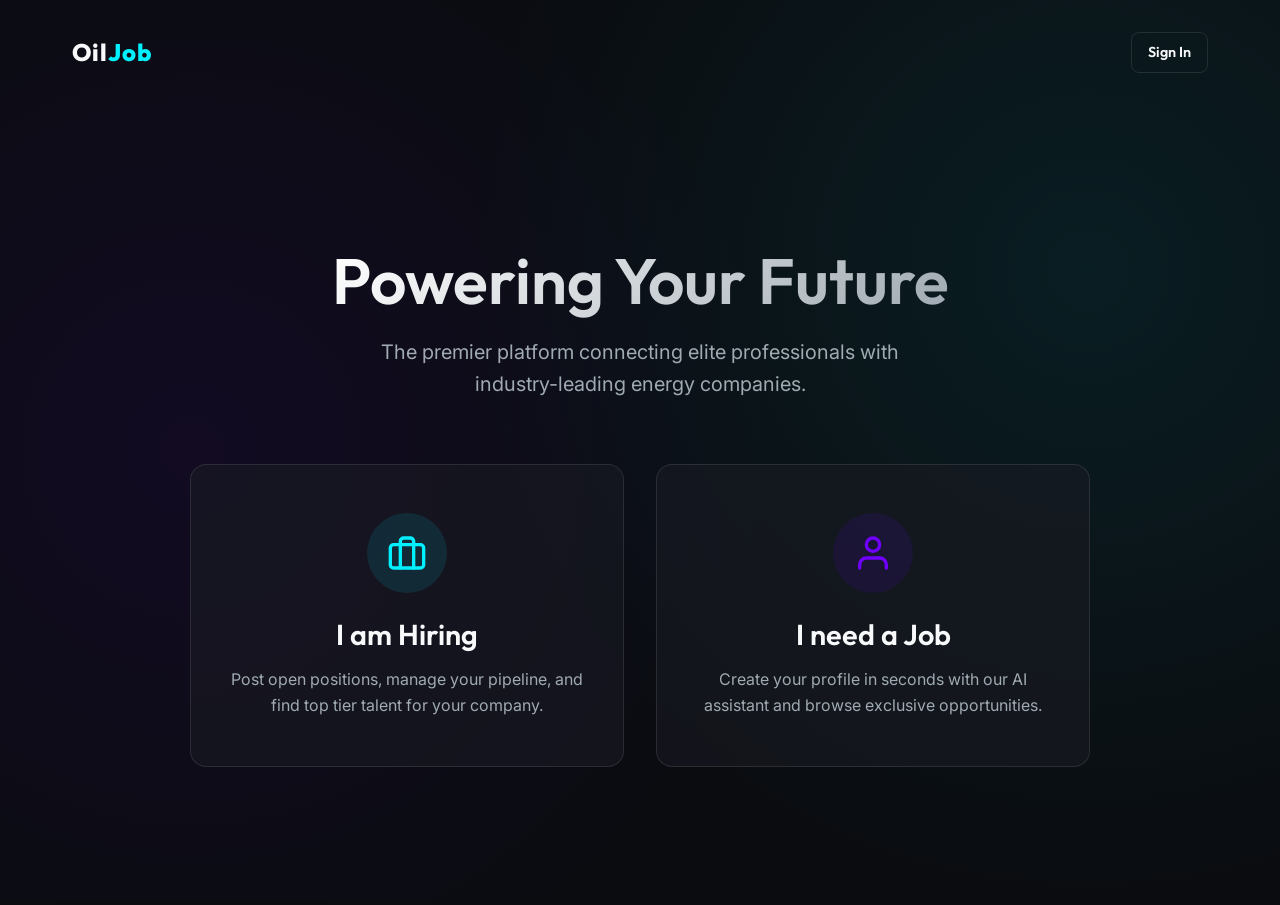
==== index.html @ 68c04e93 "Initial commit for OilJob App" ====
<!DOCTYPE html>
<html lang="en">
<head>
  <meta charset="UTF-8">
  <meta name="viewport" content="width=device-width, initial-scale=1.0">
  <title>OilJob | Energy Industry Careers</title>
  <meta name="description" content="Connecting top talent with the best opportunities in the energy and oil sector.">
  <link rel="stylesheet" href="css/style.css">
  <style>
    /* Specific Landing Page Styles */
    .hero {
      min-height: calc(100vh - 100px);
      display: flex;
      flex-direction: column;
      justify-content: center;
      align-items: center;
      text-align: center;
      padding: 2rem 0;
    }
    
    .hero h1 {
      font-size: 4rem;
      margin-bottom: 1rem;
      background: linear-gradient(135deg, #fff 0%, var(--text-muted) 100%);
      -webkit-background-clip: text;
      -webkit-text-fill-color: transparent;
    }
    
    .hero p {
      font-size: 1.25rem;
      color: var(--text-muted);
      max-width: 600px;
      margin-bottom: 4rem;
    }
    
    .split-path {
      display: grid;
      grid-template-columns: 1fr 1fr;
      gap: 2rem;
      width: 100%;
      max-width: 900px;
    }
    
    .path-card {
      display: flex;
      flex-direction: column;
      align-items: center;
      text-align: center;
      padding: 3rem 2rem;
      text-decoration: none;
      color: var(--text-main);
    }
    
    .path-icon {
      font-size: 3rem;
      margin-bottom: 1.5rem;
      display: inline-flex;
      align-items: center;
      justify-content: center;
      width: 80px;
      height: 80px;
      border-radius: 50%;
      background: rgba(0, 240, 255, 0.1);
      color: var(--primary);
    }
    
    .path-card:nth-child(2) .path-icon {
      background: rgba(112, 0, 255, 0.1);
      color: var(--secondary);
    }
    
    .path-card:hover .path-icon {
      transform: scale(1.1);
      background: var(--primary);
      color: #000;
      box-shadow: 0 0 20px rgba(0, 240, 255, 0.5);
    }
    
    .path-card:nth-child(2):hover .path-icon {
      background: var(--secondary);
      color: #fff;
      box-shadow: 0 0 20px rgba(112, 0, 255, 0.5);
    }
    
    .path-card h2 {
      font-size: 1.8rem;
      margin-bottom: 1rem;
    }
    
    .path-card p {
      font-size: 1rem;
      margin-bottom: 0;
    }

    @media (max-width: 768px) {
      .split-path {
        grid-template-columns: 1fr;
      }
      .hero h1 {
        font-size: 2.5rem;
      }
    }
  </style>
</head>
<body>
  <div class="container">
    <header class="header">
      <div class="logo">Oil<span>Job</span></div>
      <nav>
        <a href="#" class="btn btn-outline" style="padding: 0.5rem 1rem; font-size: 0.9rem;">Sign In</a>
      </nav>
    </header>

    <main class="hero">
      <h1 class="animate-fade-in">Powering Your Future</h1>
      <p class="animate-fade-in delay-1">The premier platform connecting elite professionals with industry-leading energy companies.</p>
      
      <div class="split-path animate-fade-in delay-2">
        <a href="employer-form.html" class="glass-card path-card" id="hiring-path">
          <div class="path-icon">
            <svg width="40" height="40" viewBox="0 0 24 24" fill="none" stroke="currentColor" stroke-width="2" stroke-linecap="round" stroke-linejoin="round"><rect x="2" y="7" width="20" height="14" rx="2" ry="2"></rect><path d="M16 21V5a2 2 0 0 0-2-2h-4a2 2 0 0 0-2 2v16"></path></svg>
          </div>
          <h2>I am Hiring</h2>
          <p>Post open positions, manage your pipeline, and find top tier talent for your company.</p>
        </a>
        
        <a href="seeker-chatbot.html" class="glass-card path-card" id="seeking-path">
          <div class="path-icon">
            <svg width="40" height="40" viewBox="0 0 24 24" fill="none" stroke="currentColor" stroke-width="2" stroke-linecap="round" stroke-linejoin="round"><path d="M20 21v-2a4 4 0 0 0-4-4H8a4 4 0 0 0-4 4v2"></path><circle cx="12" cy="7" r="4"></circle></svg>
          </div>
          <h2>I need a Job</h2>
          <p>Create your profile in seconds with our AI assistant and browse exclusive opportunities.</p>
        </a>
      </div>
    </main>
  </div>
  <script src="js/main.js"></script>
</body>
</html>
---- css/style.css ----
@import url('https://fonts.googleapis.com/css2?family=Inter:wght@300;400;500;600&family=Outfit:wght@400;600;800&display=swap');

:root {
  /* Colors */
  --bg-dark: #0a0c10;
  --bg-card: rgba(25, 28, 36, 0.6);
  --bg-card-hover: rgba(35, 40, 50, 0.8);
  --border-color: rgba(255, 255, 255, 0.1);
  
  --primary: #00f0ff;
  --primary-hover: #00c3cf;
  --secondary: #7000ff;
  
  --text-main: #f8f9fa;
  --text-muted: #a0aab2;
  
  /* Fonts */
  --font-sans: 'Inter', sans-serif;
  --font-display: 'Outfit', sans-serif;
  
  /* Shadows & Glass */
  --shadow-glow: 0 0 20px rgba(0, 240, 255, 0.15);
  --glass-blur: blur(12px);
  
  /* Transitions */
  --transition: all 0.3s cubic-bezier(0.25, 0.8, 0.25, 1);
}

* {
  margin: 0;
  padding: 0;
  box-sizing: border-box;
}

body {
  font-family: var(--font-sans);
  background-color: var(--bg-dark);
  color: var(--text-main);
  line-height: 1.6;
  min-height: 100vh;
  overflow-x: hidden;
  background-image: 
    radial-gradient(circle at 15% 50%, rgba(112, 0, 255, 0.08) 0%, transparent 50%),
    radial-gradient(circle at 85% 30%, rgba(0, 240, 255, 0.08) 0%, transparent 50%);
  background-attachment: fixed;
}

h1, h2, h3, h4, h5, h6 {
  font-family: var(--font-display);
  font-weight: 600;
  line-height: 1.2;
}

a {
  color: var(--primary);
  text-decoration: none;
  transition: var(--transition);
}

a:hover {
  color: var(--primary-hover);
}

/* Base Layout */
.container {
  max-width: 1200px;
  margin: 0 auto;
  padding: 0 2rem;
}

.header {
  padding: 2rem 0;
  display: flex;
  justify-content: space-between;
  align-items: center;
}

.logo {
  font-family: var(--font-display);
  font-size: 1.5rem;
  font-weight: 800;
  color: var(--text-main);
  letter-spacing: 1px;
}

.logo span {
  color: var(--primary);
}

/* Glass Card */
.glass-card {
  background: var(--bg-card);
  backdrop-filter: var(--glass-blur);
  -webkit-backdrop-filter: var(--glass-blur);
  border: 1px solid var(--border-color);
  border-radius: 16px;
  padding: 2rem;
  transition: var(--transition);
}

.glass-card:hover {
  background: var(--bg-card-hover);
  border-color: rgba(0, 240, 255, 0.3);
  box-shadow: var(--shadow-glow);
  transform: translateY(-5px);
}

/* Buttons */
.btn {
  display: inline-flex;
  align-items: center;
  justify-content: center;
  padding: 0.8rem 1.8rem;
  font-family: var(--font-display);
  font-weight: 600;
  border-radius: 8px;
  cursor: pointer;
  transition: var(--transition);
  border: none;
  font-size: 1rem;
}

.btn-primary {
  background: var(--primary);
  color: #000;
  box-shadow: 0 4px 15px rgba(0, 240, 255, 0.3);
}

.btn-primary:hover {
  background: var(--primary-hover);
  box-shadow: 0 6px 20px rgba(0, 240, 255, 0.5);
  transform: translateY(-2px);
}

.btn-outline {
  background: transparent;
  color: var(--text-main);
  border: 1px solid var(--border-color);
}

.btn-outline:hover {
  border-color: var(--primary);
  color: var(--primary);
  background: rgba(0, 240, 255, 0.05);
}

/* Form Styles */
.form-group {
  margin-bottom: 1.5rem;
}

.form-label {
  display: block;
  margin-bottom: 0.5rem;
  font-weight: 500;
  color: var(--text-muted);
}

.form-control {
  width: 100%;
  padding: 1rem;
  background: rgba(0, 0, 0, 0.2);
  border: 1px solid var(--border-color);
  border-radius: 8px;
  color: var(--text-main);
  font-family: var(--font-sans);
  font-size: 1rem;
  transition: var(--transition);
}

.form-control:focus {
  outline: none;
  border-color: var(--primary);
  box-shadow: 0 0 0 2px rgba(0, 240, 255, 0.2);
}

/* Animations */
@keyframes fadeIn {
  from { opacity: 0; transform: translateY(20px); }
  to { opacity: 1; transform: translateY(0); }
}

.animate-fade-in {
  animation: fadeIn 0.8s cubic-bezier(0.25, 0.8, 0.25, 1) forwards;
}

.delay-1 { animation-delay: 0.1s; }
.delay-2 { animation-delay: 0.2s; }
.delay-3 { animation-delay: 0.3s; }
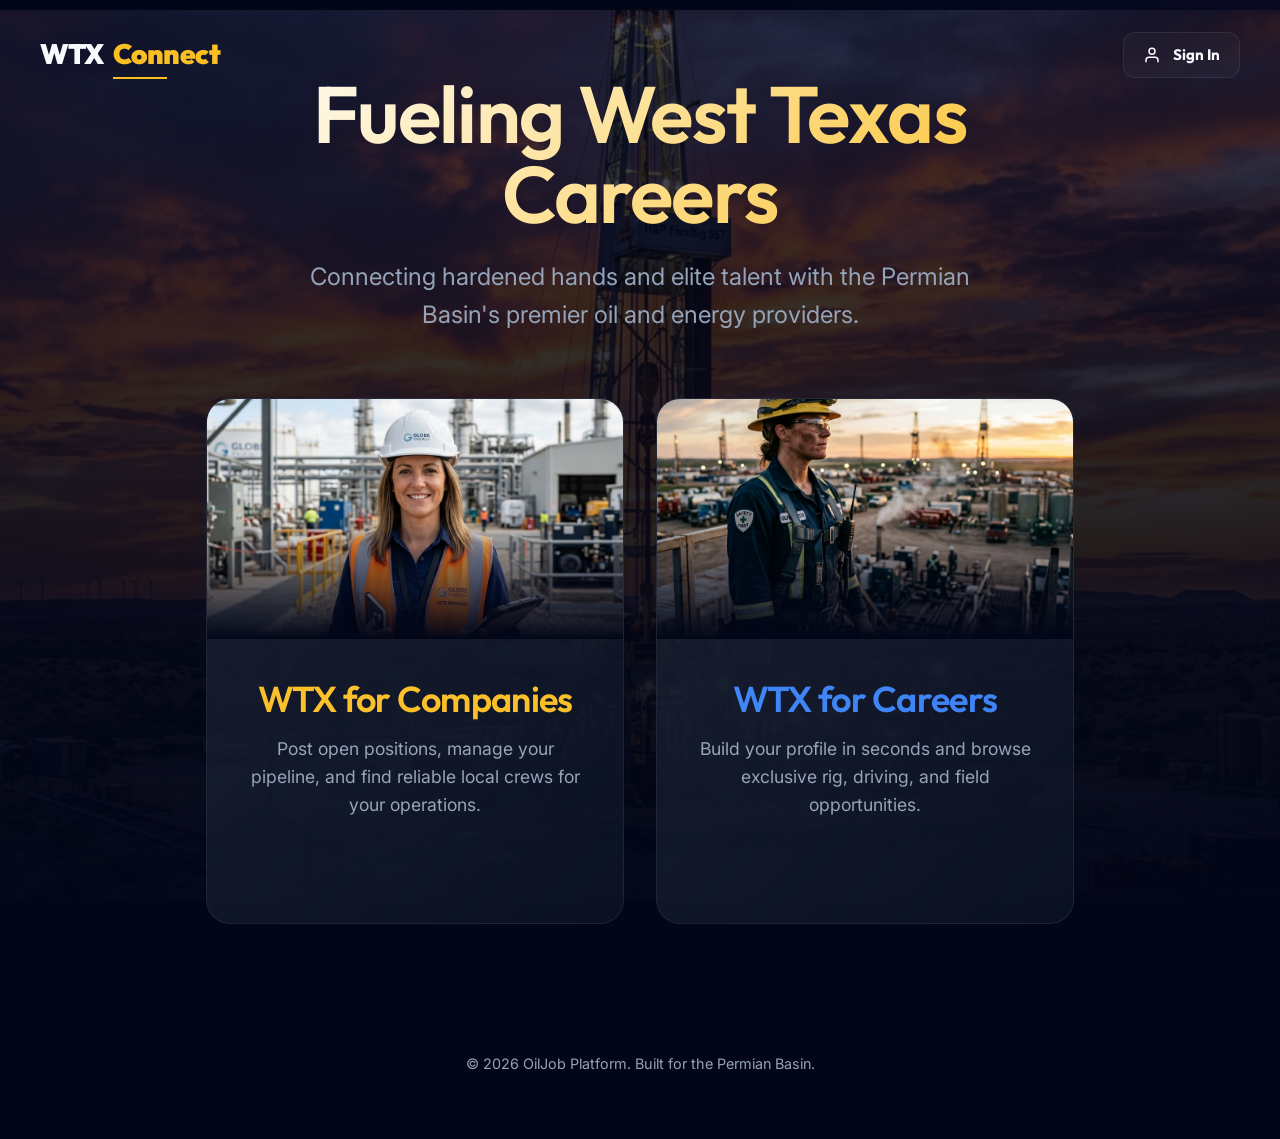
==== commit 4798a78a: "Update branding to WTX Connect and refine platform copy" ====
--- a/index.html
+++ b/index.html
@@ -3,42 +3,31 @@
 <head>
   <meta charset="UTF-8">
   <meta name="viewport" content="width=device-width, initial-scale=1.0">
-  <title>OilJob | Energy Industry Careers</title>
-  <meta name="description" content="Connecting top talent with the best opportunities in the energy and oil sector.">
+  <title>OilJob | Permian Basin Energy Careers</title>
+  <meta name="description" content="The premier platform connecting top talent with elite oil and energy opportunities in Odessa and the Permian Basin.">
   <link rel="stylesheet" href="css/style.css">
   <style>
-    /* Specific Landing Page Styles */
-    .hero {
-      min-height: calc(100vh - 100px);
-      display: flex;
-      flex-direction: column;
-      justify-content: center;
-      align-items: center;
-      text-align: center;
-      padding: 2rem 0;
+    /* Specific Home Styles */
+    .hero-wrapper {
+      background-image: url('images/hero.png');
     }
     
-    .hero h1 {
-      font-size: 4rem;
-      margin-bottom: 1rem;
-      background: linear-gradient(135deg, #fff 0%, var(--text-muted) 100%);
+    .hero-content h1 {
+      font-size: 5rem;
+      margin-bottom: 1.5rem;
+      background: linear-gradient(135deg, #fff 0%, var(--primary) 100%);
       -webkit-background-clip: text;
       -webkit-text-fill-color: transparent;
+      line-height: 1;
     }
     
-    .hero p {
-      font-size: 1.25rem;
+    .hero-content p {
+      font-size: 1.5rem;
       color: var(--text-muted);
-      max-width: 600px;
       margin-bottom: 4rem;
-    }
-    
-    .split-path {
-      display: grid;
-      grid-template-columns: 1fr 1fr;
-      gap: 2rem;
-      width: 100%;
-      max-width: 900px;
+      max-width: 700px;
+      margin-left: auto;
+      margin-right: auto;
     }
     
     .path-card {
@@ -46,94 +35,100 @@
       flex-direction: column;
       align-items: center;
       text-align: center;
-      padding: 3rem 2rem;
-      text-decoration: none;
-      color: var(--text-main);
+      padding: 0;
+      overflow: hidden;
     }
     
-    .path-icon {
-      font-size: 3rem;
-      margin-bottom: 1.5rem;
-      display: inline-flex;
-      align-items: center;
-      justify-content: center;
-      width: 80px;
-      height: 80px;
-      border-radius: 50%;
-      background: rgba(0, 240, 255, 0.1);
+    .path-image-container {
+      width: 100%;
+      height: 240px;
+      overflow: hidden;
+      position: relative;
+    }
+    
+    .path-image-container img {
+      width: 100%;
+      height: 100%;
+      object-fit: cover;
+      transition: var(--transition);
+    }
+    
+    .path-card:hover .path-image-container img {
+      transform: scale(1.05);
+    }
+    
+    .path-info {
+      padding: 2.5rem;
+    }
+    
+    .path-card h2 {
+      font-size: 2.25rem;
+      margin-bottom: 1rem;
       color: var(--primary);
     }
     
-    .path-card:nth-child(2) .path-icon {
-      background: rgba(112, 0, 255, 0.1);
+    .path-card:nth-child(2) h2 {
       color: var(--secondary);
     }
     
-    .path-card:hover .path-icon {
-      transform: scale(1.1);
-      background: var(--primary);
-      color: #000;
-      box-shadow: 0 0 20px rgba(0, 240, 255, 0.5);
-    }
-    
-    .path-card:nth-child(2):hover .path-icon {
-      background: var(--secondary);
-      color: #fff;
-      box-shadow: 0 0 20px rgba(112, 0, 255, 0.5);
-    }
-    
-    .path-card h2 {
-      font-size: 1.8rem;
-      margin-bottom: 1rem;
-    }
-    
     .path-card p {
-      font-size: 1rem;
-      margin-bottom: 0;
+      font-size: 1.1rem;
+      color: var(--text-muted);
     }
 
     @media (max-width: 768px) {
-      .split-path {
-        grid-template-columns: 1fr;
-      }
-      .hero h1 {
-        font-size: 2.5rem;
-      }
+      .hero-content h1 { font-size: 3.5rem; }
+      .hero-content p { font-size: 1.2rem; }
     }
   </style>
 </head>
 <body>
-  <div class="container">
-    <header class="header">
-      <div class="logo">Oil<span>Job</span></div>
-      <nav>
-        <a href="#" class="btn btn-outline" style="padding: 0.5rem 1rem; font-size: 0.9rem;">Sign In</a>
-      </nav>
-    </header>
+  <header class="header container">
+    <div class="logo">WTX<span>Connect</span></div>
+    <nav>
+      <a href="#" class="btn btn-outline" style="padding: 0.6rem 1.2rem; font-size: 0.95rem;">
+        <svg width="18" height="18" viewBox="0 0 24 24" fill="none" stroke="currentColor" stroke-width="2" stroke-linecap="round" stroke-linejoin="round"><path d="M20 21v-2a4 4 0 0 0-4-4H8a4 4 0 0 0-4 4v2"></path><circle cx="12" cy="7" r="4"></circle></svg>
+        Sign In
+      </a>
+    </nav>
+  </header>
 
-    <main class="hero">
-      <h1 class="animate-fade-in">Powering Your Future</h1>
-      <p class="animate-fade-in delay-1">The premier platform connecting elite professionals with industry-leading energy companies.</p>
+  <main class="hero-wrapper">
+    <div class="hero-overlay"></div>
+    <div class="hero-content container">
+      <h1 class="animate-fade-in">Fueling West Texas Careers</h1>
+      <p class="animate-fade-in delay-1">Connecting hardened hands and elite talent with the Permian Basin's premier oil and energy providers.</p>
       
-      <div class="split-path animate-fade-in delay-2">
+      <div class="grid grid-2 animate-fade-in delay-2">
         <a href="employer-form.html" class="glass-card path-card" id="hiring-path">
-          <div class="path-icon">
-            <svg width="40" height="40" viewBox="0 0 24 24" fill="none" stroke="currentColor" stroke-width="2" stroke-linecap="round" stroke-linejoin="round"><rect x="2" y="7" width="20" height="14" rx="2" ry="2"></rect><path d="M16 21V5a2 2 0 0 0-2-2h-4a2 2 0 0 0-2 2v16"></path></svg>
+          <div class="path-image-container">
+            <img src="images/employer.png" alt="Hiring Manager">
+            <div style="position: absolute; bottom: 0; left: 0; width: 100%; height: 50%; background: linear-gradient(to top, var(--bg-dark), transparent);"></div>
           </div>
-          <h2>I am Hiring</h2>
-          <p>Post open positions, manage your pipeline, and find top tier talent for your company.</p>
+          <div class="path-info">
+            <h2>WTX for Companies</h2>
+            <p>Post open positions, manage your pipeline, and find reliable local crews for your operations.</p>
+          </div>
         </a>
         
         <a href="seeker-chatbot.html" class="glass-card path-card" id="seeking-path">
-          <div class="path-icon">
-            <svg width="40" height="40" viewBox="0 0 24 24" fill="none" stroke="currentColor" stroke-width="2" stroke-linecap="round" stroke-linejoin="round"><path d="M20 21v-2a4 4 0 0 0-4-4H8a4 4 0 0 0-4 4v2"></path><circle cx="12" cy="7" r="4"></circle></svg>
+          <div class="path-image-container">
+            <img src="images/worker.png" alt="Oilfield Worker">
+            <div style="position: absolute; bottom: 0; left: 0; width: 100%; height: 50%; background: linear-gradient(to top, var(--bg-dark), transparent);"></div>
           </div>
-          <h2>I need a Job</h2>
-          <p>Create your profile in seconds with our AI assistant and browse exclusive opportunities.</p>
+          <div class="path-info">
+            <h2>WTX for Careers</h2>
+            <p>Build your profile in seconds and browse exclusive rig, driving, and field opportunities.</p>
+          </div>
         </a>
       </div>
-    </main>
-  </div>
+    </div>
+  </main>
+
+  <footer style="padding: 4rem 0; text-align: center; color: var(--text-muted); font-size: 0.9rem; position: relative; z-index: 2;">
+    <p>&copy; 2026 OilJob Platform. Built for the Permian Basin.</p>
+  </footer>
+
   <script src="js/main.js"></script>
 </body>
 </html>
--- a/css/style.css
+++ b/css/style.css
@@ -1,29 +1,29 @@
-@import url('https://fonts.googleapis.com/css2?family=Inter:wght@300;400;500;600&family=Outfit:wght@400;600;800&display=swap');
+@import url('https://fonts.googleapis.com/css2?family=Inter:wght@300;400;500;600&family=Outfit:wght@400;600;800;900&display=swap');
 
 :root {
-  /* Colors */
-  --bg-dark: #0a0c10;
-  --bg-card: rgba(25, 28, 36, 0.6);
-  --bg-card-hover: rgba(35, 40, 50, 0.8);
-  --border-color: rgba(255, 255, 255, 0.1);
-  
-  --primary: #00f0ff;
-  --primary-hover: #00c3cf;
-  --secondary: #7000ff;
-  
-  --text-main: #f8f9fa;
-  --text-muted: #a0aab2;
+  /* Colors - Deep Industrial Palette */
+  --bg-dark: #020617;
+  --bg-card: rgba(15, 23, 42, 0.7);
+  --bg-card-hover: rgba(30, 41, 59, 0.8);
+  --border-color: rgba(255, 255, 255, 0.08);
+  --border-accent: rgba(251, 191, 36, 0.3);
+  
+  --primary: #fbbf24;
+  --primary-hover: #f59e0b;
+  --secondary: #3b82f6;
+  --accent: #8b5cf6;
+  
+  --text-main: #f8fafc;
+  --text-muted: #94a3b8;
   
   /* Fonts */
   --font-sans: 'Inter', sans-serif;
   --font-display: 'Outfit', sans-serif;
   
-  /* Shadows & Glass */
-  --shadow-glow: 0 0 20px rgba(0, 240, 255, 0.15);
+  /* Glass & Effects */
   --glass-blur: blur(12px);
-  
-  /* Transitions */
-  --transition: all 0.3s cubic-bezier(0.25, 0.8, 0.25, 1);
+  --shadow-glow: 0 0 20px rgba(251, 191, 36, 0.15);
+  --transition: all 0.4s cubic-bezier(0.4, 0, 0.2, 1);
 }
 
 * {
@@ -39,26 +39,35 @@
   line-height: 1.6;
   min-height: 100vh;
   overflow-x: hidden;
+  position: relative;
+}
+
+/* Background Texture */
+body::before {
+  content: "";
+  position: fixed;
+  top: 0;
+  left: 0;
+  width: 100%;
+  height: 100%;
   background-image: 
-    radial-gradient(circle at 15% 50%, rgba(112, 0, 255, 0.08) 0%, transparent 50%),
-    radial-gradient(circle at 85% 30%, rgba(0, 240, 255, 0.08) 0%, transparent 50%);
-  background-attachment: fixed;
+    radial-gradient(circle at 50% 50%, rgba(30, 58, 138, 0.1) 0%, transparent 50%),
+    radial-gradient(circle at 100% 0%, rgba(139, 92, 246, 0.05) 0%, transparent 40%);
+  z-index: -1;
+  pointer-events: none;
 }
 
 h1, h2, h3, h4, h5, h6 {
   font-family: var(--font-display);
   font-weight: 600;
-  line-height: 1.2;
+  line-height: 1.1;
+  letter-spacing: -0.02em;
 }
 
 a {
   color: var(--primary);
   text-decoration: none;
   transition: var(--transition);
-}
-
-a:hover {
-  color: var(--primary-hover);
 }
 
 /* Base Layout */
@@ -73,18 +82,73 @@
   display: flex;
   justify-content: space-between;
   align-items: center;
+  position: relative;
+  z-index: 10;
 }
 
 .logo {
   font-family: var(--font-display);
-  font-size: 1.5rem;
-  font-weight: 800;
-  color: var(--text-main);
-  letter-spacing: 1px;
+  font-size: 1.75rem;
+  font-weight: 900;
+  color: var(--text-main);
+  letter-spacing: -0.5px;
+  display: flex;
+  align-items: center;
+  gap: 0.5rem;
 }
 
 .logo span {
   color: var(--primary);
+  position: relative;
+}
+
+.logo span::after {
+  content: '';
+  position: absolute;
+  bottom: -2px;
+  left: 0;
+  width: 100%;
+  height: 2px;
+  background: var(--primary);
+  transform: scaleX(0.5);
+  transform-origin: left;
+}
+
+/* Hero Section */
+.hero-wrapper {
+  position: relative;
+  width: 100%;
+  min-height: 100vh;
+  margin-top: -100px; /* Offset for header */
+  display: flex;
+  align-items: center;
+  justify-content: center;
+  background-size: cover;
+  background-position: center;
+  background-attachment: fixed;
+}
+
+.hero-overlay {
+  position: absolute;
+  top: 0;
+  left: 0;
+  width: 100%;
+  height: 100%;
+  background: linear-gradient(
+    to bottom,
+    rgba(2, 6, 23, 0.7) 0%,
+    rgba(2, 6, 23, 0.85) 50%,
+    rgba(2, 6, 23, 1) 100%
+  );
+  z-index: 1;
+}
+
+.hero-content {
+  position: relative;
+  z-index: 2;
+  text-align: center;
+  max-width: 900px;
+  padding: 4rem 1rem;
 }
 
 /* Glass Card */
@@ -93,16 +157,29 @@
   backdrop-filter: var(--glass-blur);
   -webkit-backdrop-filter: var(--glass-blur);
   border: 1px solid var(--border-color);
-  border-radius: 16px;
-  padding: 2rem;
-  transition: var(--transition);
+  border-radius: 24px;
+  padding: 2.5rem;
+  transition: var(--transition);
+  position: relative;
+  overflow: hidden;
+}
+
+.glass-card::before {
+  content: "";
+  position: absolute;
+  top: 0;
+  left: 0;
+  width: 100%;
+  height: 100%;
+  background: linear-gradient(135deg, rgba(255,255,255,0.05) 0%, transparent 100%);
+  pointer-events: none;
 }
 
 .glass-card:hover {
   background: var(--bg-card-hover);
-  border-color: rgba(0, 240, 255, 0.3);
+  border-color: var(--border-accent);
   box-shadow: var(--shadow-glow);
-  transform: translateY(-5px);
+  transform: translateY(-8px);
 }
 
 /* Buttons */
@@ -110,80 +187,105 @@
   display: inline-flex;
   align-items: center;
   justify-content: center;
-  padding: 0.8rem 1.8rem;
+  padding: 1rem 2rem;
   font-family: var(--font-display);
-  font-weight: 600;
-  border-radius: 8px;
+  font-weight: 700;
+  border-radius: 12px;
   cursor: pointer;
   transition: var(--transition);
   border: none;
-  font-size: 1rem;
+  font-size: 1.1rem;
+  gap: 0.75rem;
 }
 
 .btn-primary {
   background: var(--primary);
-  color: #000;
-  box-shadow: 0 4px 15px rgba(0, 240, 255, 0.3);
+  color: #020617;
+  box-shadow: 0 4px 15px rgba(251, 191, 36, 0.2);
 }
 
 .btn-primary:hover {
   background: var(--primary-hover);
-  box-shadow: 0 6px 20px rgba(0, 240, 255, 0.5);
-  transform: translateY(-2px);
+  transform: translateY(-2px) scale(1.02);
+  box-shadow: 0 6px 20px rgba(251, 191, 36, 0.3);
 }
 
 .btn-outline {
-  background: transparent;
+  background: rgba(255, 255, 255, 0.03);
   color: var(--text-main);
   border: 1px solid var(--border-color);
+  backdrop-filter: blur(4px);
 }
 
 .btn-outline:hover {
   border-color: var(--primary);
+  background: rgba(251, 191, 36, 0.1);
   color: var(--primary);
-  background: rgba(0, 240, 255, 0.05);
 }
 
 /* Form Styles */
+.form-card {
+  max-width: 600px;
+  margin: 2rem auto;
+}
+
 .form-group {
-  margin-bottom: 1.5rem;
+  margin-bottom: 2rem;
 }
 
 .form-label {
   display: block;
-  margin-bottom: 0.5rem;
-  font-weight: 500;
+  margin-bottom: 0.75rem;
+  font-weight: 600;
+  font-size: 0.9rem;
+  text-transform: uppercase;
+  letter-spacing: 0.05em;
   color: var(--text-muted);
 }
 
 .form-control {
   width: 100%;
-  padding: 1rem;
-  background: rgba(0, 0, 0, 0.2);
+  padding: 1.25rem;
+  background: rgba(0, 0, 0, 0.3);
   border: 1px solid var(--border-color);
-  border-radius: 8px;
+  border-radius: 12px;
   color: var(--text-main);
   font-family: var(--font-sans);
-  font-size: 1rem;
+  font-size: 1.05rem;
   transition: var(--transition);
 }
 
 .form-control:focus {
   outline: none;
   border-color: var(--primary);
-  box-shadow: 0 0 0 2px rgba(0, 240, 255, 0.2);
+  background: rgba(0, 0, 0, 0.4);
+  box-shadow: 0 0 0 4px rgba(251, 191, 36, 0.1);
 }
 
 /* Animations */
 @keyframes fadeIn {
-  from { opacity: 0; transform: translateY(20px); }
+  from { opacity: 0; transform: translateY(30px); }
   to { opacity: 1; transform: translateY(0); }
 }
 
 .animate-fade-in {
-  animation: fadeIn 0.8s cubic-bezier(0.25, 0.8, 0.25, 1) forwards;
-}
-
-.delay-1 { animation-delay: 0.1s; }
-.delay-2 { animation-delay: 0.2s; }
-.delay-3 { animation-delay: 0.3s; }
+  opacity: 0;
+  animation: fadeIn 1s cubic-bezier(0.2, 0.8, 0.2, 1) forwards;
+}
+
+.delay-1 { animation-delay: 0.2s; }
+.delay-2 { animation-delay: 0.4s; }
+.delay-3 { animation-delay: 0.6s; }
+
+/* Responsive Grid */
+.grid {
+  display: grid;
+  gap: 2rem;
+}
+
+.grid-2 { grid-template-columns: repeat(2, 1fr); }
+
+@media (max-width: 768px) {
+  .grid-2 { grid-template-columns: 1fr; }
+  .hero-content h1 { font-size: 3rem !important; }
+}
